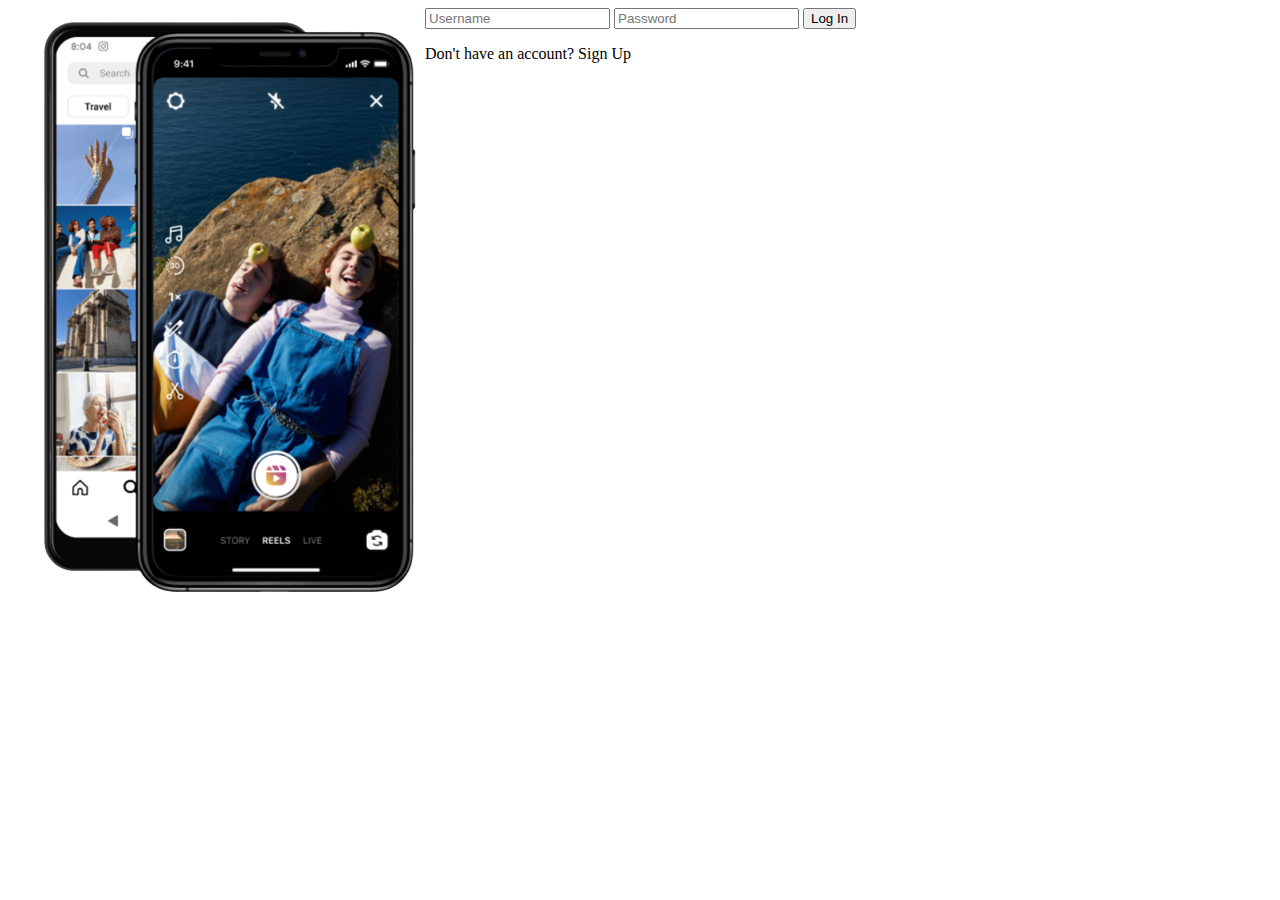
==== website/index.html @ 27892d15 "login page changes" ====
<!DOCTYPE html>
<html lang="en">
<head>
    <meta charset="UTF-8">
    <meta http-equiv="X-UA-Compatible" content="IE=edge">
    <meta name="viewport" content="width=device-width, initial-scale=1.0">
    <link rel = "stylesheet" href="styles/index.css">
    <script src="scripts/index.js"></script> 
    <title>Document</title>
</head>
<body>
    <div class="main">
        <div class="image">
            <img src="images/instaimage.png">
        </div>
        <div class="loginarea">
            <div class="logininput">
                <form method="POST">
                    <input type="text" class="input-box" name="username" id="username-input-box"
                        placeholder="Username">
                    <input type="password" class="input-box input-box-password" name="password"
                        id="password-input-box" placeholder="Password">
                    <button type="button" class="login-button" id="login-button" onclick="handleSubmit()">Log
                        In</button>
                </form>
            </div>
            <div class="extras">
                <p>Don't have an account? <a class="signup-link" onclick="signupRedirect()">Sign Up</a></p>
            </div>
        </div>
    </div>
</body>
</html>
---- website/styles/index.css ----
.main{
    display: flex;
    flex-direction: row;
    flex-wrap :wrap;
    margin-top: 2 em;

}
.loginarea{
    display: flex;
    flex-direction: column;
    margin-top: 2 em;
}
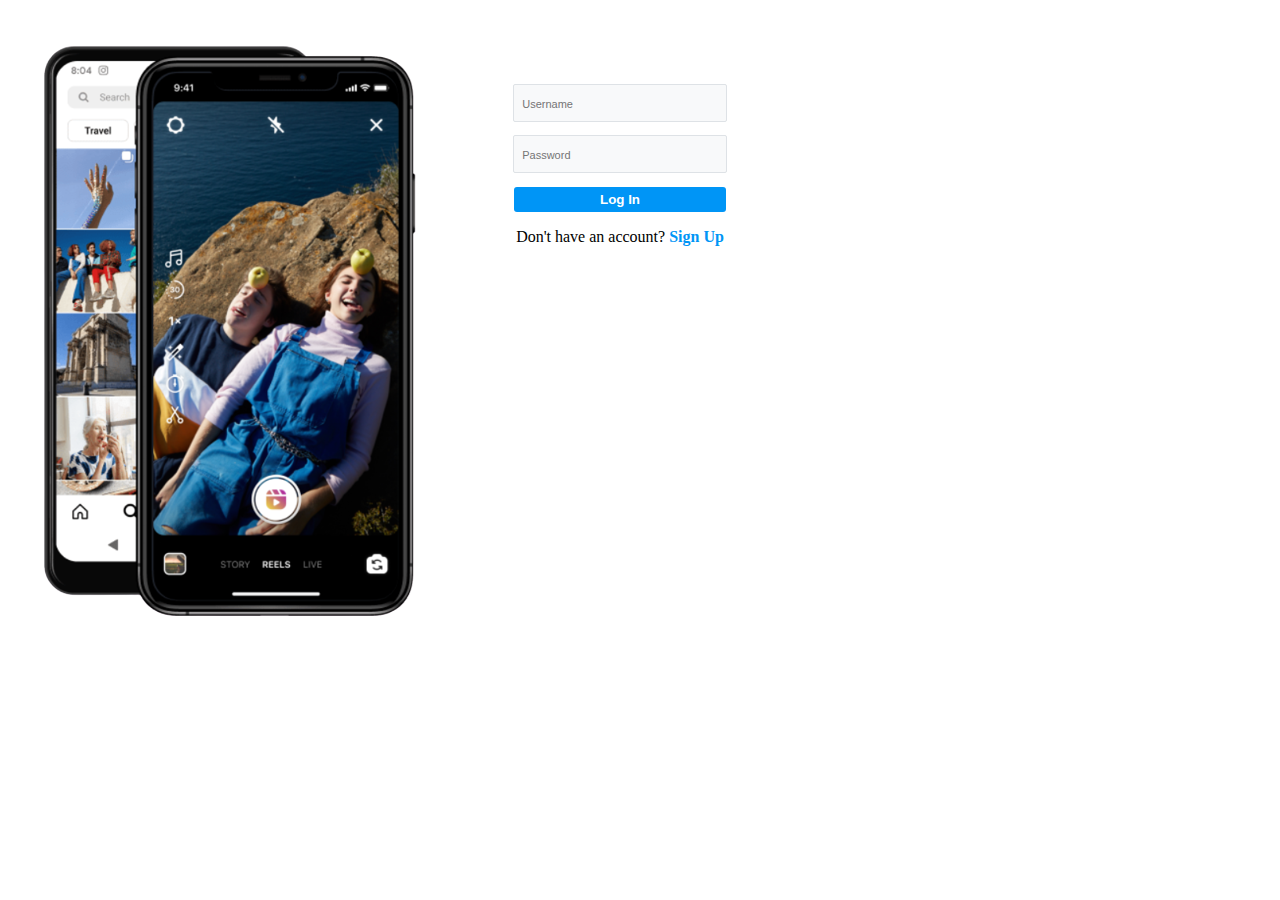
==== commit 8a3af5a1: "update" ====
--- a/website/index.html
+++ b/website/index.html
@@ -16,16 +16,16 @@
         <div class="loginarea">
             <div class="logininput">
                 <form method="POST">
-                    <input type="text" class="input-box" name="username" id="username-input-box"
+                    <input type="text" class="input-box" name="username" id="username"
                         placeholder="Username">
                     <input type="password" class="input-box input-box-password" name="password"
-                        id="password-input-box" placeholder="Password">
-                    <button type="button" class="login-button" id="login-button" onclick="handleSubmit()">Log
+                        id="password" placeholder="Password">
+                    <button type="button" class="login-button" id="login-button" onclick="authenticate()">Log
                         In</button>
                 </form>
             </div>
-            <div class="extras">
-                <p>Don't have an account? <a class="signup-link" onclick="signupRedirect()">Sign Up</a></p>
+            <div class="logininput signupRedirect">
+                <p>Don't have an account? <a class="signup-link" onclick="signupRedirect()" >Sign Up</a></p>
             </div>
         </div>
     </div>
--- a/website/styles/index.css
+++ b/website/styles/index.css
@@ -2,11 +2,70 @@
     display: flex;
     flex-direction: row;
     flex-wrap :wrap;
-    margin-top: 2 em;
+    margin-top: 2em;
 
 }
 .loginarea{
+    flex: 1;
     display: flex;
     flex-direction: column;
-    margin-top: 2 em;
+    margin-top: 2em;
+    margin-left: 2em;
+    justify-content: start;
+    
+}
+.logininput{
+    width: 40%;
+   text-align: center;
+}
+.input-box {
+    margin-top: 1.5em;
+    padding: 0.6em;
+    width: 60%;
+    height: 1.5em;
+    border: 0;
+    border: 1px solid #DEE2E6;
+    border-radius: 2px;
+    background-color: #F8F9FA;
+}
+
+.input-box-password {
+    margin-top: 0;
+    margin-top: 1em;
+}
+
+.input-box::placeholder {
+    font-size: 11px;
+}
+
+.login-button {
+    width: 65%;
+    border: 0;
+    margin-top: 1em;
+    padding: 0.4em;
+    border-radius: 3px;
+    font-weight: 600;
+    color: white;
+    background-color: #0095f6;
+}
+.login-button:hover{
+    cursor:pointer;
+}
+.signup-redirect {
+    margin-top: 1em;
+    padding-top: 1em;
+    padding-bottom: 1em;
+    font-weight: 300;
+    font-size: 15px;
+    justify-content: row;
+}
+
+.signup-link {
+    font-weight: 600;
+    font-style: normal;
+    color: #0095f6;
+    text-decoration: none;
+}
+.signup-link:hover{
+    cursor:pointer;
 }